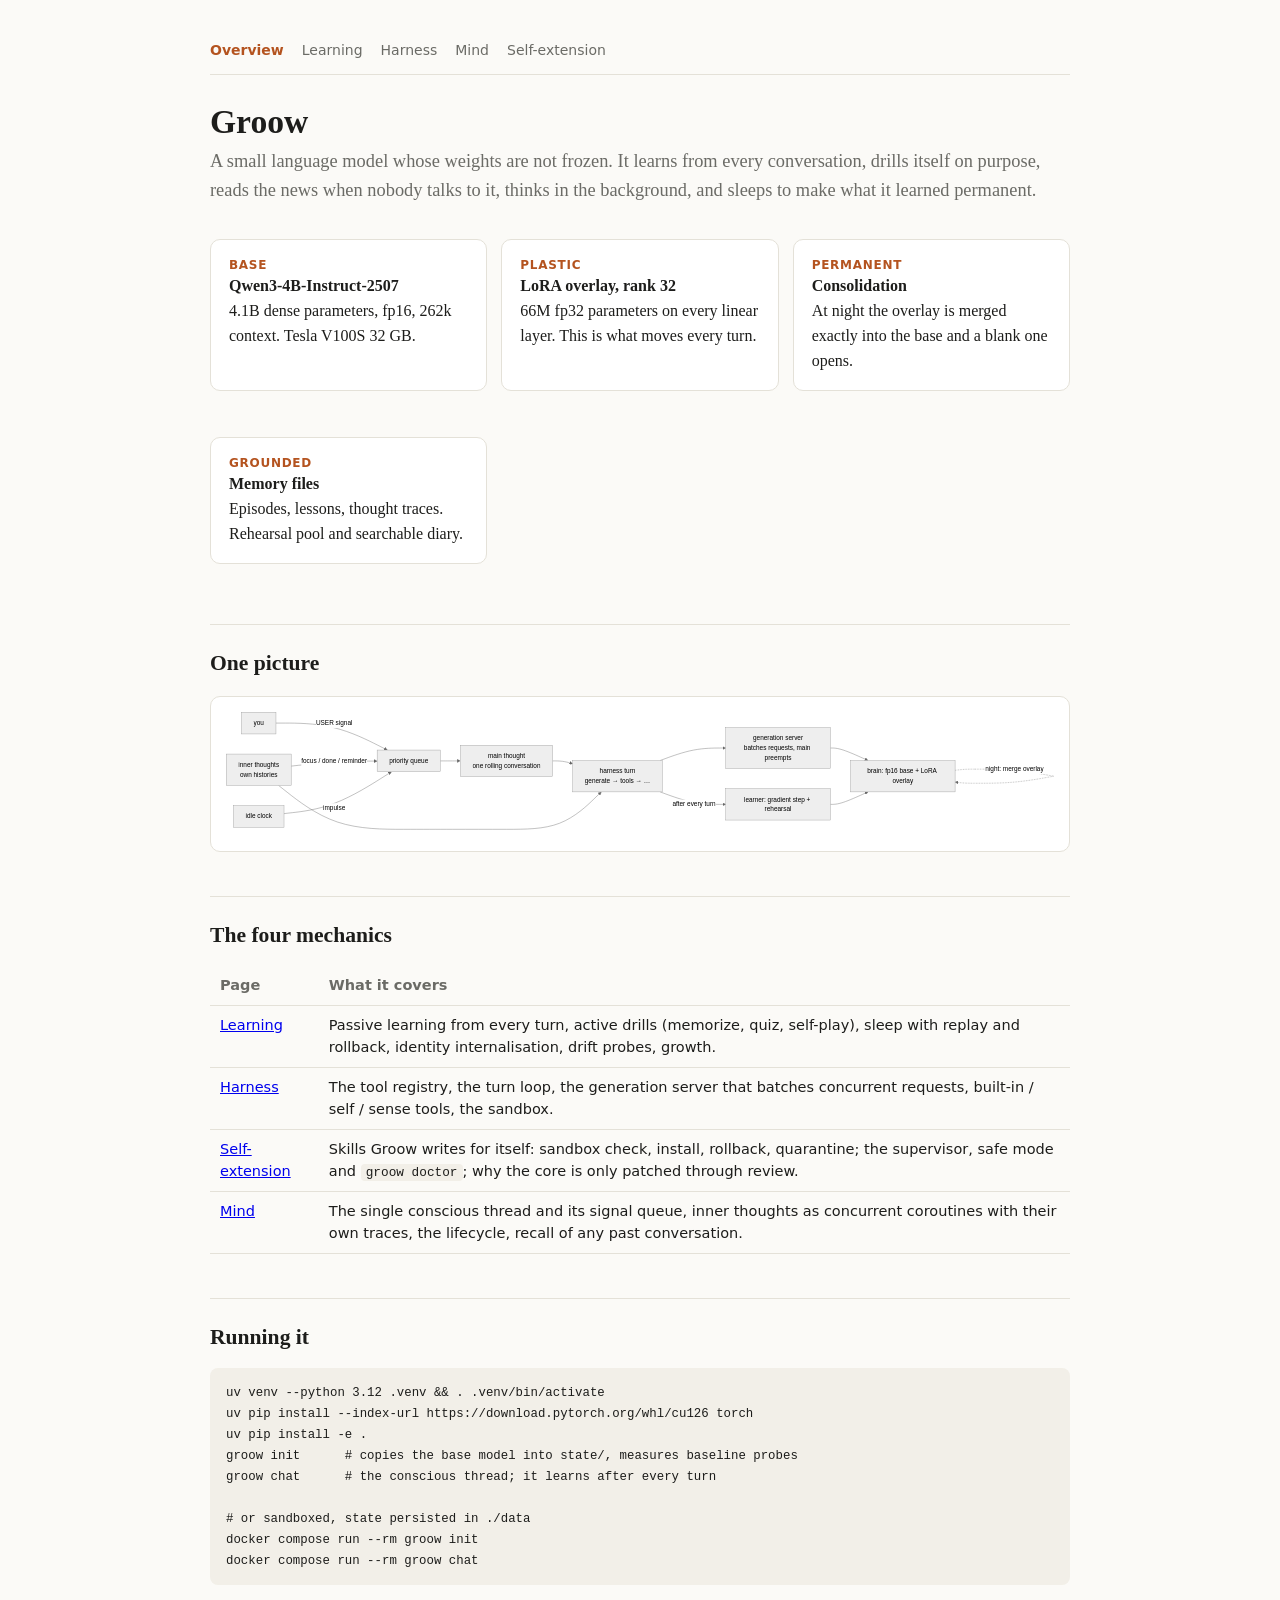
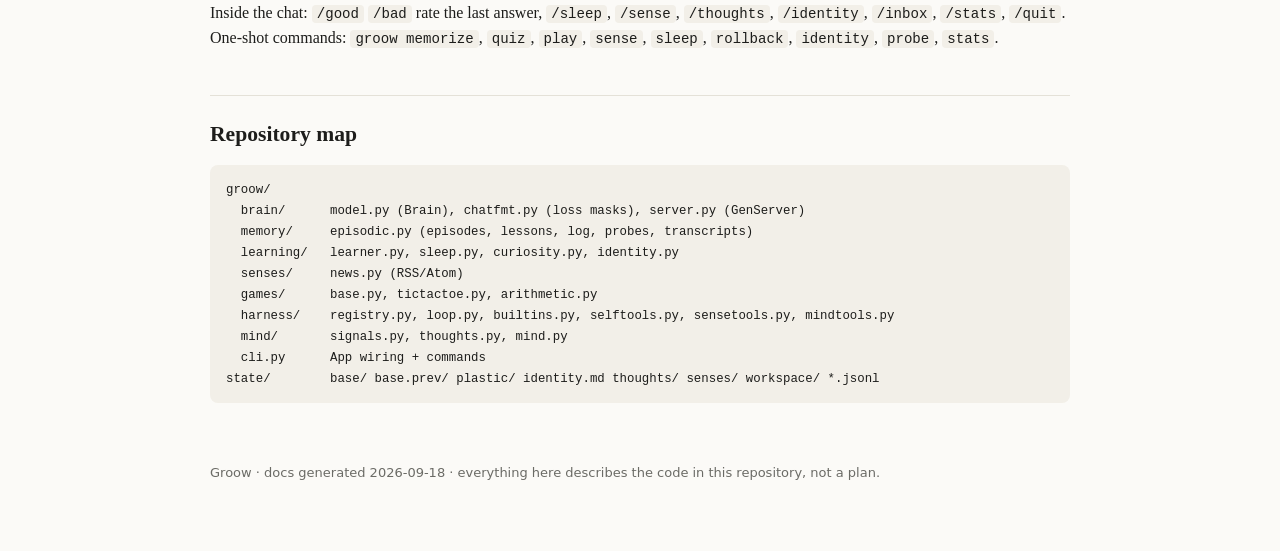
==== docs/index.html @ dc666bae "docs: vendor mermaid, fix diagram syntax, add self-extension to every nav" ====
<!doctype html><html lang="en"><head><title>Groow · how it works</title><meta charset="utf-8"><meta name="viewport" content="width=device-width,initial-scale=1"><link rel="stylesheet" href="style.css"><script src="vendor/mermaid.min.js"></script><script src="_mermaid.js"></script></head><body><main>
<nav class="top"><a href="index.html" class="here">Overview</a><a href="learning.html" class="">Learning</a><a href="harness.html" class="">Harness</a><a href="mind.html" class="">Mind</a><a href="extension.html">Self-extension</a></nav>
<h1>Groow</h1>
<p class="lead">A small language model whose weights are not frozen. It learns from every conversation, drills itself on purpose, reads the news when nobody talks to it, thinks in the background, and sleeps to make what it learned permanent.</p>

<div class="grid">
<div class="card"><div class="k">Base</div><b>Qwen3-4B-Instruct-2507</b><br>4.1B dense parameters, fp16, 262k context. Tesla V100S 32 GB.</div>
<div class="card"><div class="k">Plastic</div><b>LoRA overlay, rank 32</b><br>66M fp32 parameters on every linear layer. This is what moves every turn.</div>
<div class="card"><div class="k">Permanent</div><b>Consolidation</b><br>At night the overlay is merged exactly into the base and a blank one opens.</div>
<div class="card"><div class="k">Grounded</div><b>Memory files</b><br>Episodes, lessons, thought traces. Rehearsal pool and searchable diary.</div>
</div>

<h2>One picture</h2>
<pre class="mermaid">
flowchart LR
  U[you] -->|USER signal| Q[priority queue]
  T[inner thoughts<br/>own histories] -->|focus / done / reminder| Q
  I[idle clock] -->|impulse| Q
  Q --> M[main thought<br/>one rolling conversation]
  M --> H[harness turn<br/>generate → tools → …]
  T --> H
  H --> G[generation server<br/>batches requests, main preempts]
  G --> B[brain: fp16 base + LoRA overlay]
  H -->|after every turn| L[learner: gradient step + rehearsal]
  L --> B
  B -.->|night: merge overlay| B
</pre>

<h2>The four mechanics</h2>
<table><tr><th>Page</th><th>What it covers</th></tr>
<tr><td><a href="learning.html">Learning</a></td><td>Passive learning from every turn, active drills (memorize, quiz, self-play), sleep with replay and rollback, identity internalisation, drift probes, growth.</td></tr>
<tr><td><a href="harness.html">Harness</a></td><td>The tool registry, the turn loop, the generation server that batches concurrent requests, built-in / self / sense tools, the sandbox.</td></tr>
<tr><td><a href="extension.html">Self-extension</a></td><td>Skills Groow writes for itself: sandbox check, install, rollback, quarantine; the supervisor, safe mode and <code>groow doctor</code>; why the core is only patched through review.</td></tr>
<tr><td><a href="mind.html">Mind</a></td><td>The single conscious thread and its signal queue, inner thoughts as concurrent coroutines with their own traces, the lifecycle, recall of any past conversation.</td></tr>
</table>

<h2>Running it</h2>
<pre><code>uv venv --python 3.12 .venv &amp;&amp; . .venv/bin/activate
uv pip install --index-url https://download.pytorch.org/whl/cu126 torch
uv pip install -e .
groow init      # copies the base model into state/, measures baseline probes
groow chat      # the conscious thread; it learns after every turn

# or sandboxed, state persisted in ./data
docker compose run --rm groow init
docker compose run --rm groow chat</code></pre>
<p>Inside the chat: <code>/good</code> <code>/bad</code> rate the last answer, <code>/sleep</code>, <code>/sense</code>, <code>/thoughts</code>, <code>/identity</code>, <code>/inbox</code>, <code>/stats</code>, <code>/quit</code>. One-shot commands: <code>groow memorize</code>, <code>quiz</code>, <code>play</code>, <code>sense</code>, <code>sleep</code>, <code>rollback</code>, <code>identity</code>, <code>probe</code>, <code>stats</code>.</p>

<h2>Repository map</h2>
<pre><code>groow/
  brain/      model.py (Brain), chatfmt.py (loss masks), server.py (GenServer)
  memory/     episodic.py (episodes, lessons, log, probes, transcripts)
  learning/   learner.py, sleep.py, curiosity.py, identity.py
  senses/     news.py (RSS/Atom)
  games/      base.py, tictactoe.py, arithmetic.py
  harness/    registry.py, loop.py, builtins.py, selftools.py, sensetools.py, mindtools.py
  mind/       signals.py, thoughts.py, mind.py
  cli.py      App wiring + commands
state/        base/ base.prev/ plastic/ identity.md thoughts/ senses/ workspace/ *.jsonl</code></pre>
<footer>Groow · docs generated 2026-09-18 · everything here describes the code in this repository, not a plan.</footer>
</main></body></html>
---- docs/style.css ----
:root{--bg:#fbfaf7;--ink:#1d1d1b;--mute:#6b6b66;--line:#e4e1d8;--accent:#b4531f;--card:#fff;--code:#f2efe8;--mono:ui-monospace,SFMono-Regular,Menlo,Consolas,monospace}
@media (prefers-color-scheme:dark){:root{--bg:#161614;--ink:#ecebe6;--mute:#9a9a92;--line:#2c2c28;--accent:#e58a52;--card:#1e1e1b;--code:#24241f}}
*{box-sizing:border-box}html{color-scheme:light dark}
body{margin:0;background:var(--bg);color:var(--ink);font:16px/1.55 Georgia,"Iowan Old Style",serif;padding:0 16px}
main{max-width:860px;margin:0 auto;padding:40px 0 80px}
nav.top{display:flex;gap:18px;flex-wrap:wrap;font-family:system-ui,sans-serif;font-size:14px;color:var(--mute);border-bottom:1px solid var(--line);padding-bottom:12px;margin-bottom:28px}
nav.top a{color:var(--mute);text-decoration:none}nav.top a.here{color:var(--accent);font-weight:600}
h1{font-size:2.1rem;line-height:1.15;margin:0 0 6px}h2{font-size:1.35rem;margin:44px 0 10px;border-top:1px solid var(--line);padding-top:22px}h3{font-size:1.05rem;margin:26px 0 6px;font-family:system-ui,sans-serif}
p.lead{font-size:1.15rem;color:var(--mute);margin-top:0}
table{border-collapse:collapse;width:100%;margin:14px 0;font-family:system-ui,sans-serif;font-size:14.5px}
th,td{text-align:left;padding:8px 10px;border-bottom:1px solid var(--line);vertical-align:top}th{color:var(--mute);font-weight:600}
.wide{overflow-x:auto}
code,pre{font-family:var(--mono);font-size:.88em}code{background:var(--code);padding:1px 5px;border-radius:4px}
pre{background:var(--code);padding:14px 16px;border-radius:8px;overflow-x:auto;line-height:1.45}pre code{background:none;padding:0}
.card{background:var(--card);border:1px solid var(--line);border-radius:10px;padding:16px 18px;margin:16px 0}
.grid{display:grid;grid-template-columns:repeat(auto-fit,minmax(230px,1fr));gap:14px}
.k{font-family:system-ui,sans-serif;font-size:12px;letter-spacing:.06em;text-transform:uppercase;color:var(--accent);font-weight:700}
.mermaid{background:var(--card);border:1px solid var(--line);border-radius:10px;padding:12px;margin:16px 0;overflow-x:auto}
.note{border-left:3px solid var(--accent);padding:6px 14px;color:var(--mute);margin:16px 0}
footer{margin-top:60px;color:var(--mute);font-size:13px;font-family:system-ui,sans-serif}
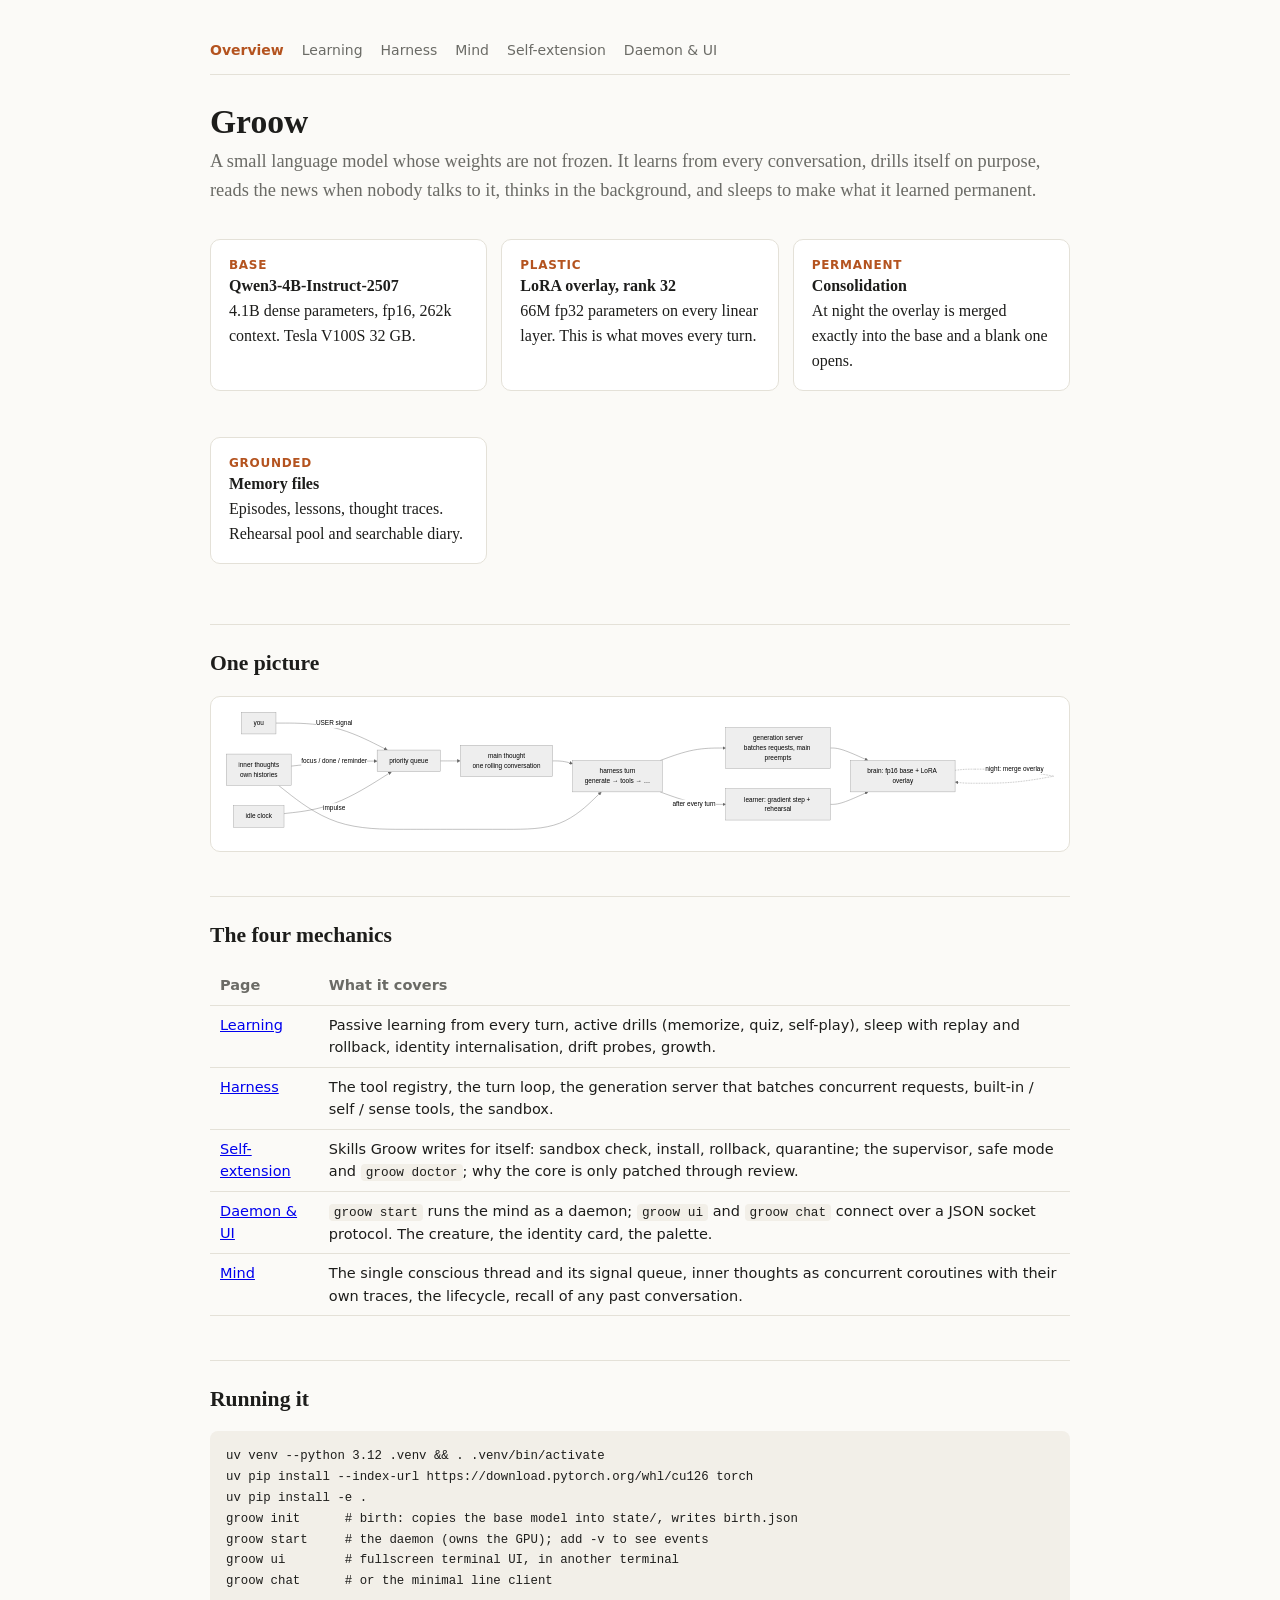
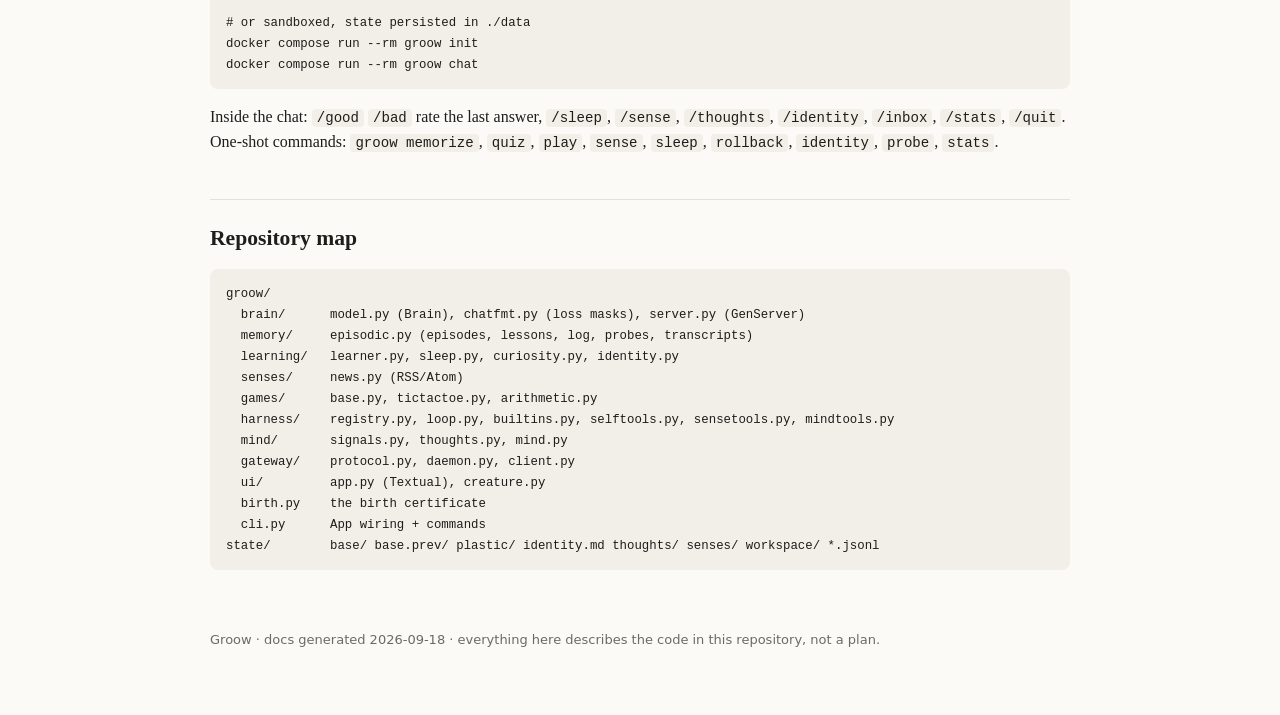
==== commit 1edf8e78: "Daemon, protocol and fullscreen UI groow start runs the mind as a daemon owning the GPU and serving " ====
--- a/docs/index.html
+++ b/docs/index.html
@@ -1,5 +1,5 @@
 <!doctype html><html lang="en"><head><title>Groow · how it works</title><meta charset="utf-8"><meta name="viewport" content="width=device-width,initial-scale=1"><link rel="stylesheet" href="style.css"><script src="vendor/mermaid.min.js"></script><script src="_mermaid.js"></script></head><body><main>
-<nav class="top"><a href="index.html" class="here">Overview</a><a href="learning.html" class="">Learning</a><a href="harness.html" class="">Harness</a><a href="mind.html" class="">Mind</a><a href="extension.html">Self-extension</a></nav>
+<nav class="top"><a href="index.html" class="here">Overview</a><a href="learning.html" class="">Learning</a><a href="harness.html" class="">Harness</a><a href="mind.html" class="">Mind</a><a href="extension.html">Self-extension</a><a href="gateway.html">Daemon &amp; UI</a></nav>
 <h1>Groow</h1>
 <p class="lead">A small language model whose weights are not frozen. It learns from every conversation, drills itself on purpose, reads the news when nobody talks to it, thinks in the background, and sleeps to make what it learned permanent.</p>
 
@@ -31,6 +31,7 @@
 <tr><td><a href="learning.html">Learning</a></td><td>Passive learning from every turn, active drills (memorize, quiz, self-play), sleep with replay and rollback, identity internalisation, drift probes, growth.</td></tr>
 <tr><td><a href="harness.html">Harness</a></td><td>The tool registry, the turn loop, the generation server that batches concurrent requests, built-in / self / sense tools, the sandbox.</td></tr>
 <tr><td><a href="extension.html">Self-extension</a></td><td>Skills Groow writes for itself: sandbox check, install, rollback, quarantine; the supervisor, safe mode and <code>groow doctor</code>; why the core is only patched through review.</td></tr>
+<tr><td><a href="gateway.html">Daemon &amp; UI</a></td><td><code>groow start</code> runs the mind as a daemon; <code>groow ui</code> and <code>groow chat</code> connect over a JSON socket protocol. The creature, the identity card, the palette.</td></tr>
 <tr><td><a href="mind.html">Mind</a></td><td>The single conscious thread and its signal queue, inner thoughts as concurrent coroutines with their own traces, the lifecycle, recall of any past conversation.</td></tr>
 </table>
 
@@ -38,8 +39,10 @@
 <pre><code>uv venv --python 3.12 .venv &amp;&amp; . .venv/bin/activate
 uv pip install --index-url https://download.pytorch.org/whl/cu126 torch
 uv pip install -e .
-groow init      # copies the base model into state/, measures baseline probes
-groow chat      # the conscious thread; it learns after every turn
+groow init      # birth: copies the base model into state/, writes birth.json
+groow start     # the daemon (owns the GPU); add -v to see events
+groow ui        # fullscreen terminal UI, in another terminal
+groow chat      # or the minimal line client
 
 # or sandboxed, state persisted in ./data
 docker compose run --rm groow init
@@ -55,6 +58,9 @@
   games/      base.py, tictactoe.py, arithmetic.py
   harness/    registry.py, loop.py, builtins.py, selftools.py, sensetools.py, mindtools.py
   mind/       signals.py, thoughts.py, mind.py
+  gateway/    protocol.py, daemon.py, client.py
+  ui/         app.py (Textual), creature.py
+  birth.py    the birth certificate
   cli.py      App wiring + commands
 state/        base/ base.prev/ plastic/ identity.md thoughts/ senses/ workspace/ *.jsonl</code></pre>
 <footer>Groow · docs generated 2026-09-18 · everything here describes the code in this repository, not a plan.</footer>
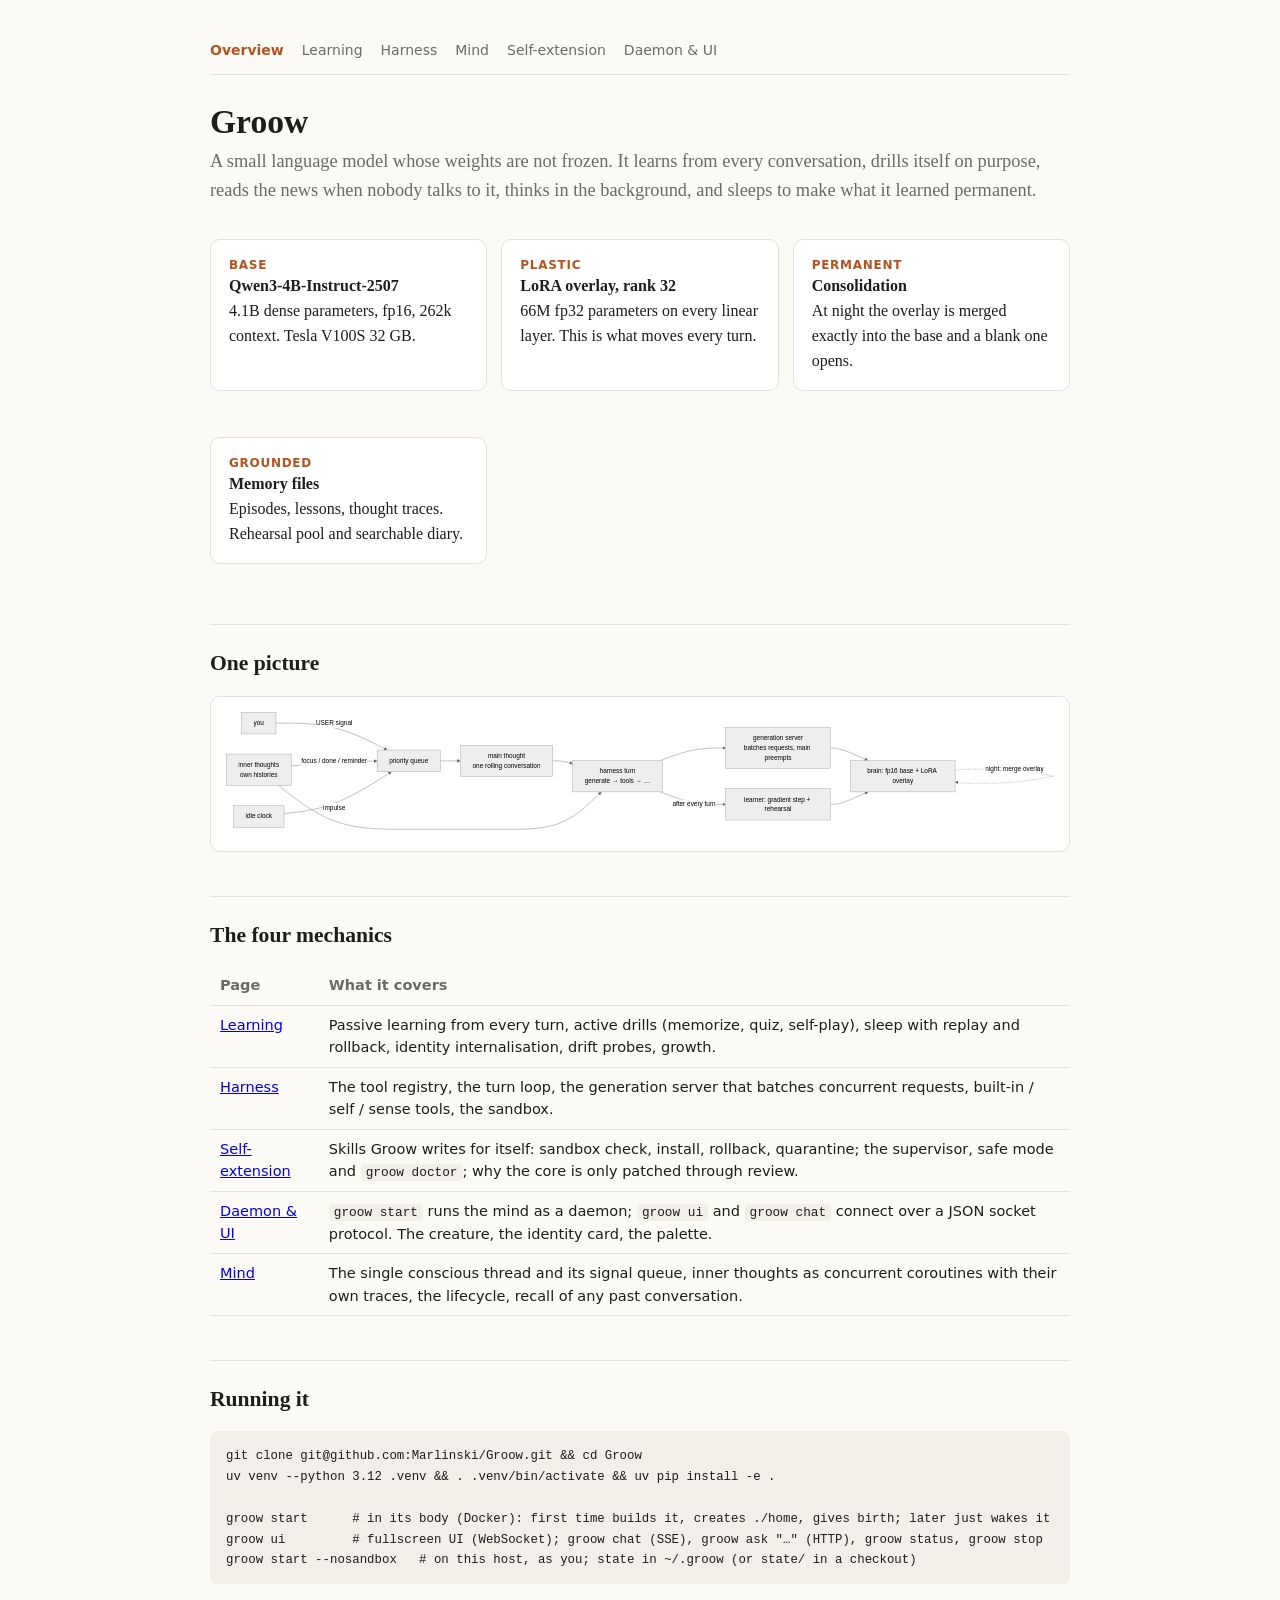
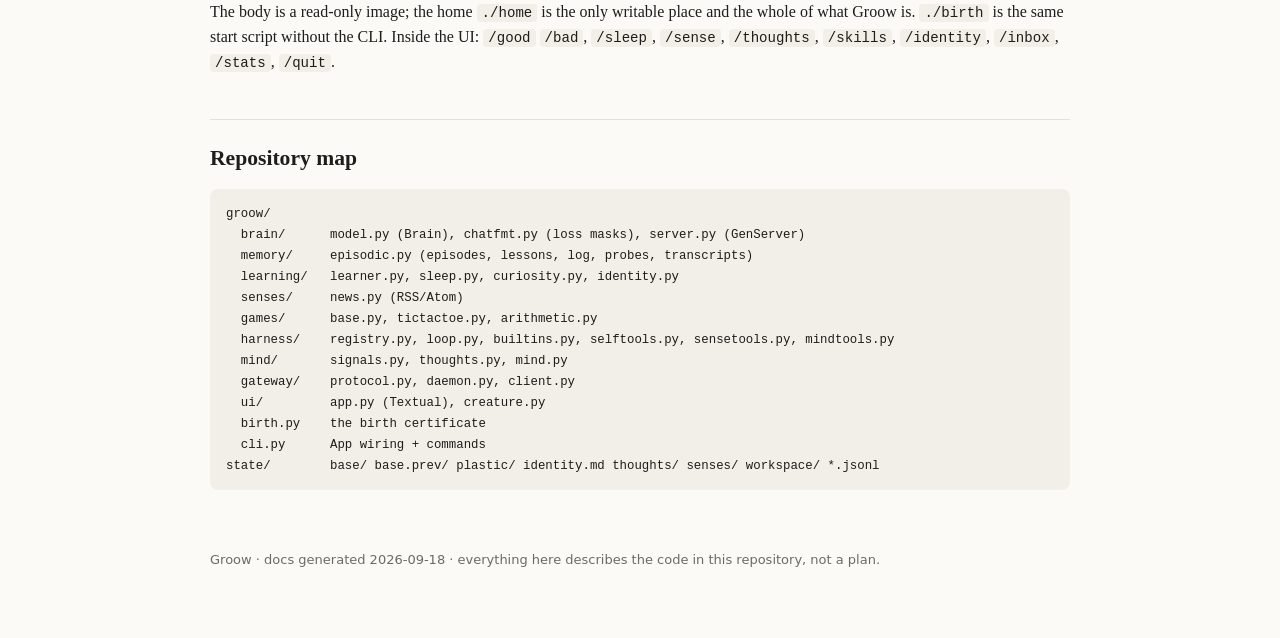
==== commit 18a21692: "groow start defaults to the sandbox; --nosandbox runs on the host as you start delegates to ./birth " ====
--- a/docs/index.html
+++ b/docs/index.html
@@ -36,18 +36,13 @@
 </table>
 
 <h2>Running it</h2>
-<pre><code>uv venv --python 3.12 .venv &amp;&amp; . .venv/bin/activate
-uv pip install --index-url https://download.pytorch.org/whl/cu126 torch
-uv pip install -e .
-groow init      # birth: copies the base model into state/, writes birth.json
-groow start     # the daemon (owns the GPU); add -v to see events
-groow ui        # fullscreen terminal UI, in another terminal
-groow chat      # or the minimal line client
+<pre><code>git clone git@github.com:Marlinski/Groow.git &amp;&amp; cd Groow
+uv venv --python 3.12 .venv &amp;&amp; . .venv/bin/activate &amp;&amp; uv pip install -e .
 
-# or sandboxed, state persisted in ./data
-docker compose run --rm groow init
-docker compose run --rm groow chat</code></pre>
-<p>Inside the chat: <code>/good</code> <code>/bad</code> rate the last answer, <code>/sleep</code>, <code>/sense</code>, <code>/thoughts</code>, <code>/identity</code>, <code>/inbox</code>, <code>/stats</code>, <code>/quit</code>. One-shot commands: <code>groow memorize</code>, <code>quiz</code>, <code>play</code>, <code>sense</code>, <code>sleep</code>, <code>rollback</code>, <code>identity</code>, <code>probe</code>, <code>stats</code>.</p>
+groow start      # in its body (Docker): first time builds it, creates ./home, gives birth; later just wakes it
+groow ui         # fullscreen UI (WebSocket); groow chat (SSE), groow ask "…" (HTTP), groow status, groow stop
+groow start --nosandbox   # on this host, as you; state in ~/.groow (or state/ in a checkout)</code></pre>
+<p>The body is a read-only image; the home <code>./home</code> is the only writable place and the whole of what Groow is. <code>./birth</code> is the same start script without the CLI. Inside the UI: <code>/good</code> <code>/bad</code>, <code>/sleep</code>, <code>/sense</code>, <code>/thoughts</code>, <code>/skills</code>, <code>/identity</code>, <code>/inbox</code>, <code>/stats</code>, <code>/quit</code>.</p>
 
 <h2>Repository map</h2>
 <pre><code>groow/
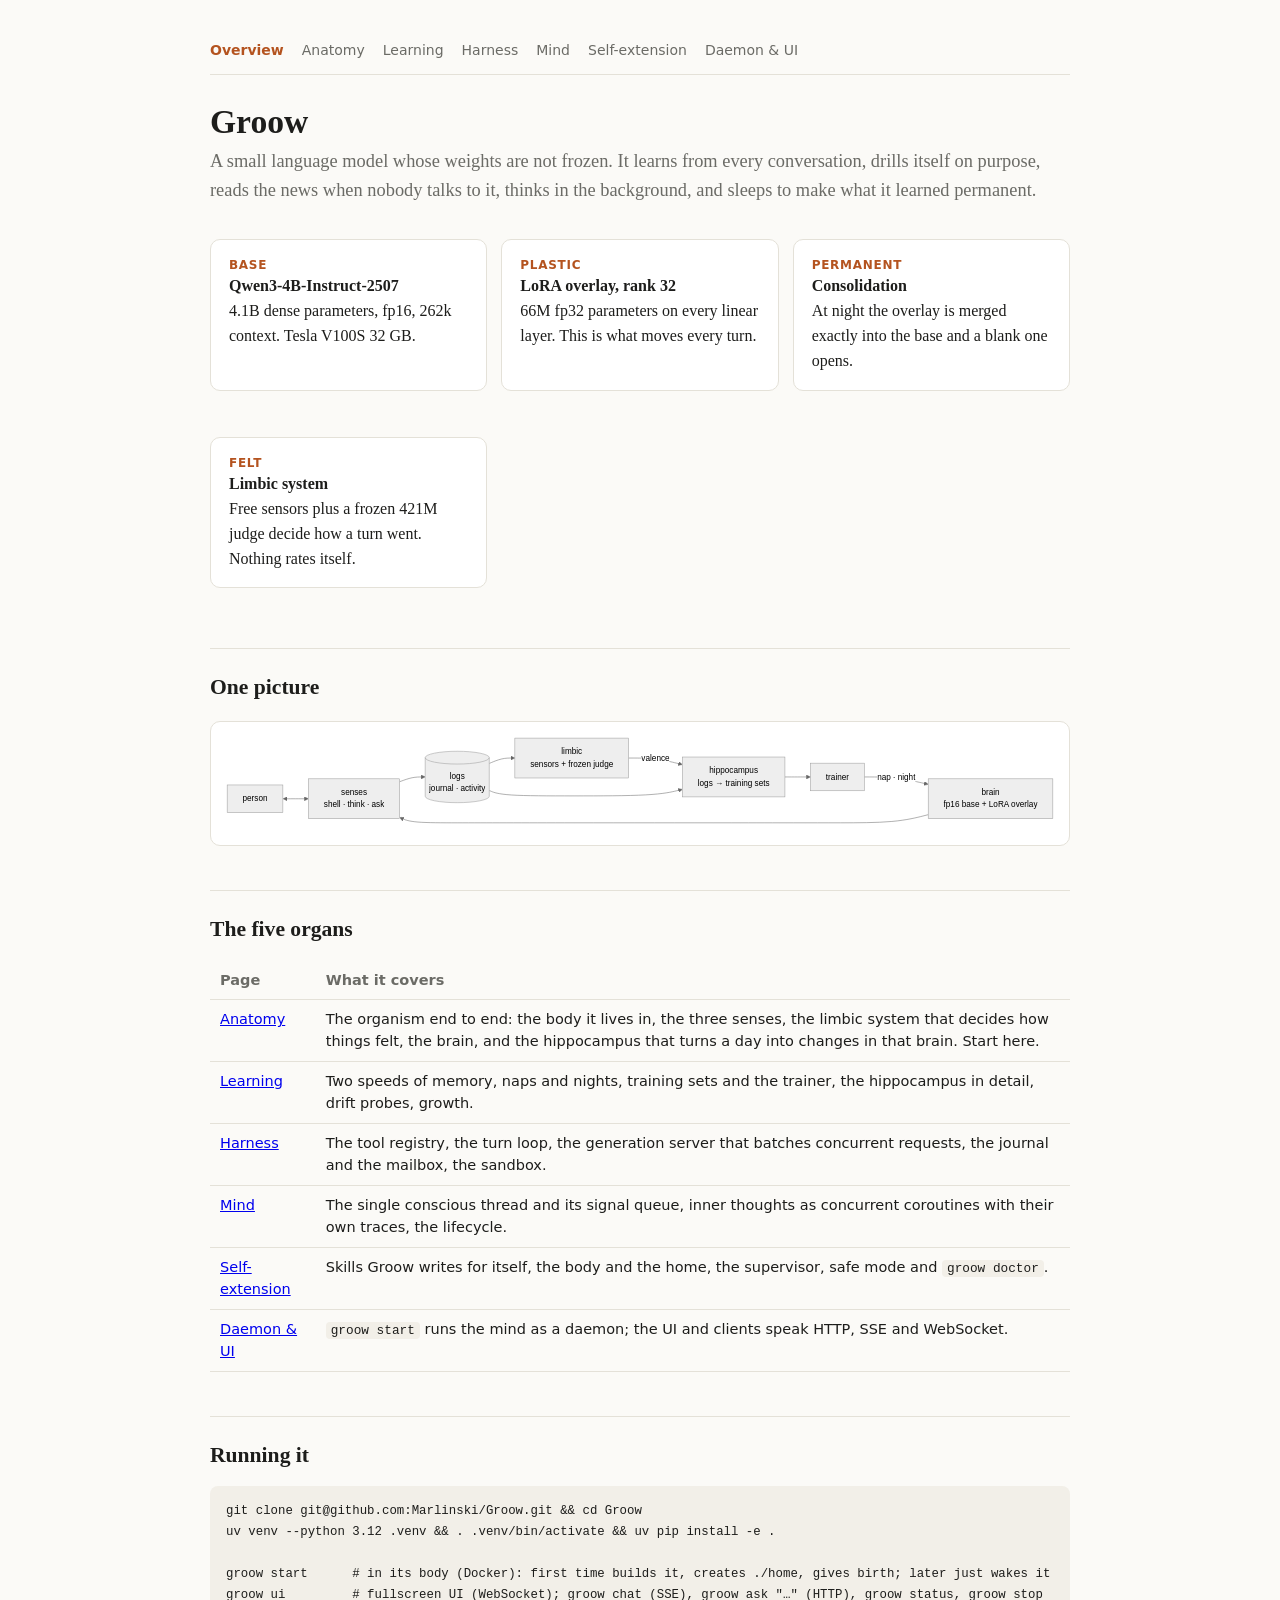
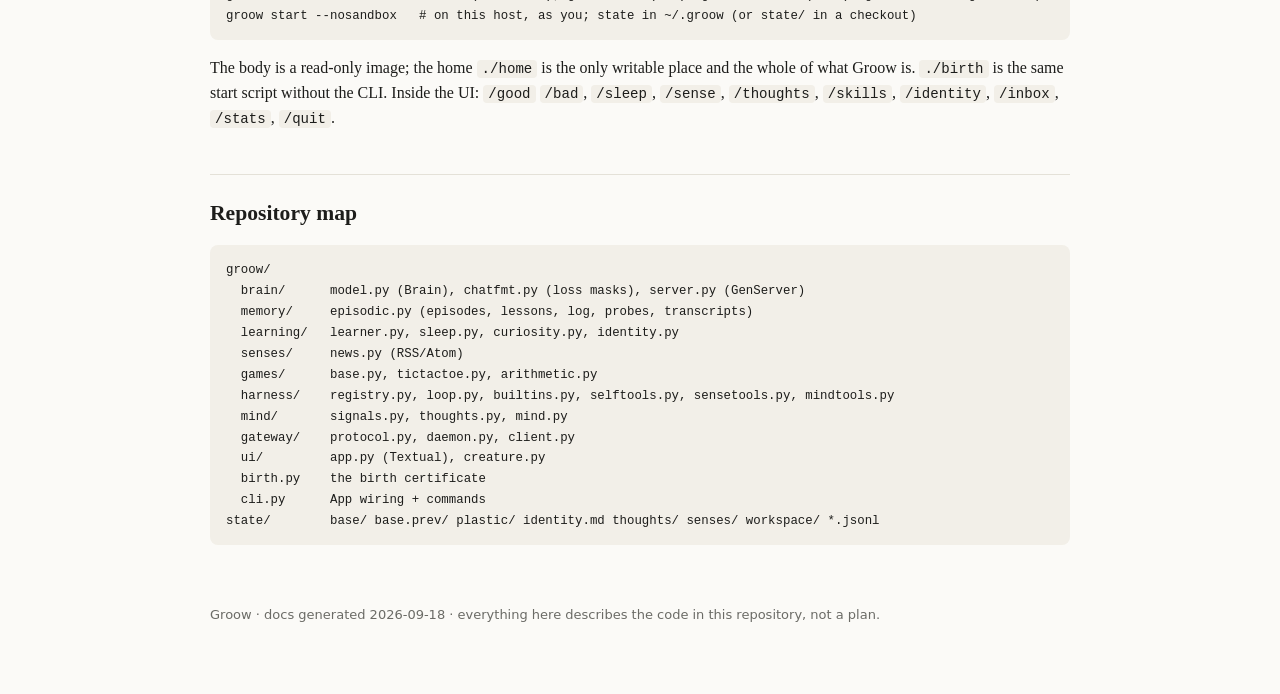
==== commit 4f59181e: "A limbic system: nothing rates itself any more Valence is computed, never annotated. Free sensors re" ====
--- a/docs/index.html
+++ b/docs/index.html
@@ -1,5 +1,5 @@
 <!doctype html><html lang="en"><head><title>Groow · how it works</title><meta charset="utf-8"><meta name="viewport" content="width=device-width,initial-scale=1"><link rel="stylesheet" href="style.css"><script src="vendor/mermaid.min.js"></script><script src="_mermaid.js"></script></head><body><main>
-<nav class="top"><a href="index.html" class="here">Overview</a><a href="learning.html" class="">Learning</a><a href="harness.html" class="">Harness</a><a href="mind.html" class="">Mind</a><a href="extension.html">Self-extension</a><a href="gateway.html">Daemon &amp; UI</a></nav>
+<nav class="top"><a href="index.html" class="here">Overview</a><a href="anatomy.html">Anatomy</a><a href="learning.html" class="">Learning</a><a href="harness.html" class="">Harness</a><a href="mind.html" class="">Mind</a><a href="extension.html">Self-extension</a><a href="gateway.html">Daemon &amp; UI</a></nav>
 <h1>Groow</h1>
 <p class="lead">A small language model whose weights are not frozen. It learns from every conversation, drills itself on purpose, reads the news when nobody talks to it, thinks in the background, and sleeps to make what it learned permanent.</p>
 
@@ -7,32 +7,30 @@
 <div class="card"><div class="k">Base</div><b>Qwen3-4B-Instruct-2507</b><br>4.1B dense parameters, fp16, 262k context. Tesla V100S 32 GB.</div>
 <div class="card"><div class="k">Plastic</div><b>LoRA overlay, rank 32</b><br>66M fp32 parameters on every linear layer. This is what moves every turn.</div>
 <div class="card"><div class="k">Permanent</div><b>Consolidation</b><br>At night the overlay is merged exactly into the base and a blank one opens.</div>
-<div class="card"><div class="k">Grounded</div><b>Memory files</b><br>Episodes, lessons, thought traces. Rehearsal pool and searchable diary.</div>
+<div class="card"><div class="k">Felt</div><b>Limbic system</b><br>Free sensors plus a frozen 421M judge decide how a turn went. Nothing rates itself.</div>
 </div>
 
 <h2>One picture</h2>
 <pre class="mermaid">
 flowchart LR
-  U[you] -->|USER signal| Q[priority queue]
-  T[inner thoughts<br/>own histories] -->|focus / done / reminder| Q
-  I[idle clock] -->|impulse| Q
-  Q --> M[main thought<br/>one rolling conversation]
-  M --> H[harness turn<br/>generate → tools → …]
-  T --> H
-  H --> G[generation server<br/>batches requests, main preempts]
-  G --> B[brain: fp16 base + LoRA overlay]
-  H -->|after every turn| L[learner: gradient step + rehearsal]
-  L --> B
-  B -.->|night: merge overlay| B
+  P["person"] <--> SH["senses<br/>shell · think · ask"]
+  SH --> LOG[("logs<br/>journal · activity")]
+  B["brain<br/>fp16 base + LoRA overlay"] --> SH
+  LOG --> L["limbic<br/>sensors + frozen judge"]
+  L -->|valence| H["hippocampus<br/>logs → training sets"]
+  LOG --> H
+  H --> T["trainer"]
+  T -->|nap · night| B
 </pre>
 
-<h2>The four mechanics</h2>
+<h2>The five organs</h2>
 <table><tr><th>Page</th><th>What it covers</th></tr>
-<tr><td><a href="learning.html">Learning</a></td><td>Passive learning from every turn, active drills (memorize, quiz, self-play), sleep with replay and rollback, identity internalisation, drift probes, growth.</td></tr>
-<tr><td><a href="harness.html">Harness</a></td><td>The tool registry, the turn loop, the generation server that batches concurrent requests, built-in / self / sense tools, the sandbox.</td></tr>
-<tr><td><a href="extension.html">Self-extension</a></td><td>Skills Groow writes for itself: sandbox check, install, rollback, quarantine; the supervisor, safe mode and <code>groow doctor</code>; why the core is only patched through review.</td></tr>
-<tr><td><a href="gateway.html">Daemon &amp; UI</a></td><td><code>groow start</code> runs the mind as a daemon; <code>groow ui</code> and <code>groow chat</code> connect over a JSON socket protocol. The creature, the identity card, the palette.</td></tr>
-<tr><td><a href="mind.html">Mind</a></td><td>The single conscious thread and its signal queue, inner thoughts as concurrent coroutines with their own traces, the lifecycle, recall of any past conversation.</td></tr>
+<tr><td><a href="anatomy.html">Anatomy</a></td><td>The organism end to end: the body it lives in, the three senses, the limbic system that decides how things felt, the brain, and the hippocampus that turns a day into changes in that brain. Start here.</td></tr>
+<tr><td><a href="learning.html">Learning</a></td><td>Two speeds of memory, naps and nights, training sets and the trainer, the hippocampus in detail, drift probes, growth.</td></tr>
+<tr><td><a href="harness.html">Harness</a></td><td>The tool registry, the turn loop, the generation server that batches concurrent requests, the journal and the mailbox, the sandbox.</td></tr>
+<tr><td><a href="mind.html">Mind</a></td><td>The single conscious thread and its signal queue, inner thoughts as concurrent coroutines with their own traces, the lifecycle.</td></tr>
+<tr><td><a href="extension.html">Self-extension</a></td><td>Skills Groow writes for itself, the body and the home, the supervisor, safe mode and <code>groow doctor</code>.</td></tr>
+<tr><td><a href="gateway.html">Daemon &amp; UI</a></td><td><code>groow start</code> runs the mind as a daemon; the UI and clients speak HTTP, SSE and WebSocket.</td></tr>
 </table>
 
 <h2>Running it</h2>
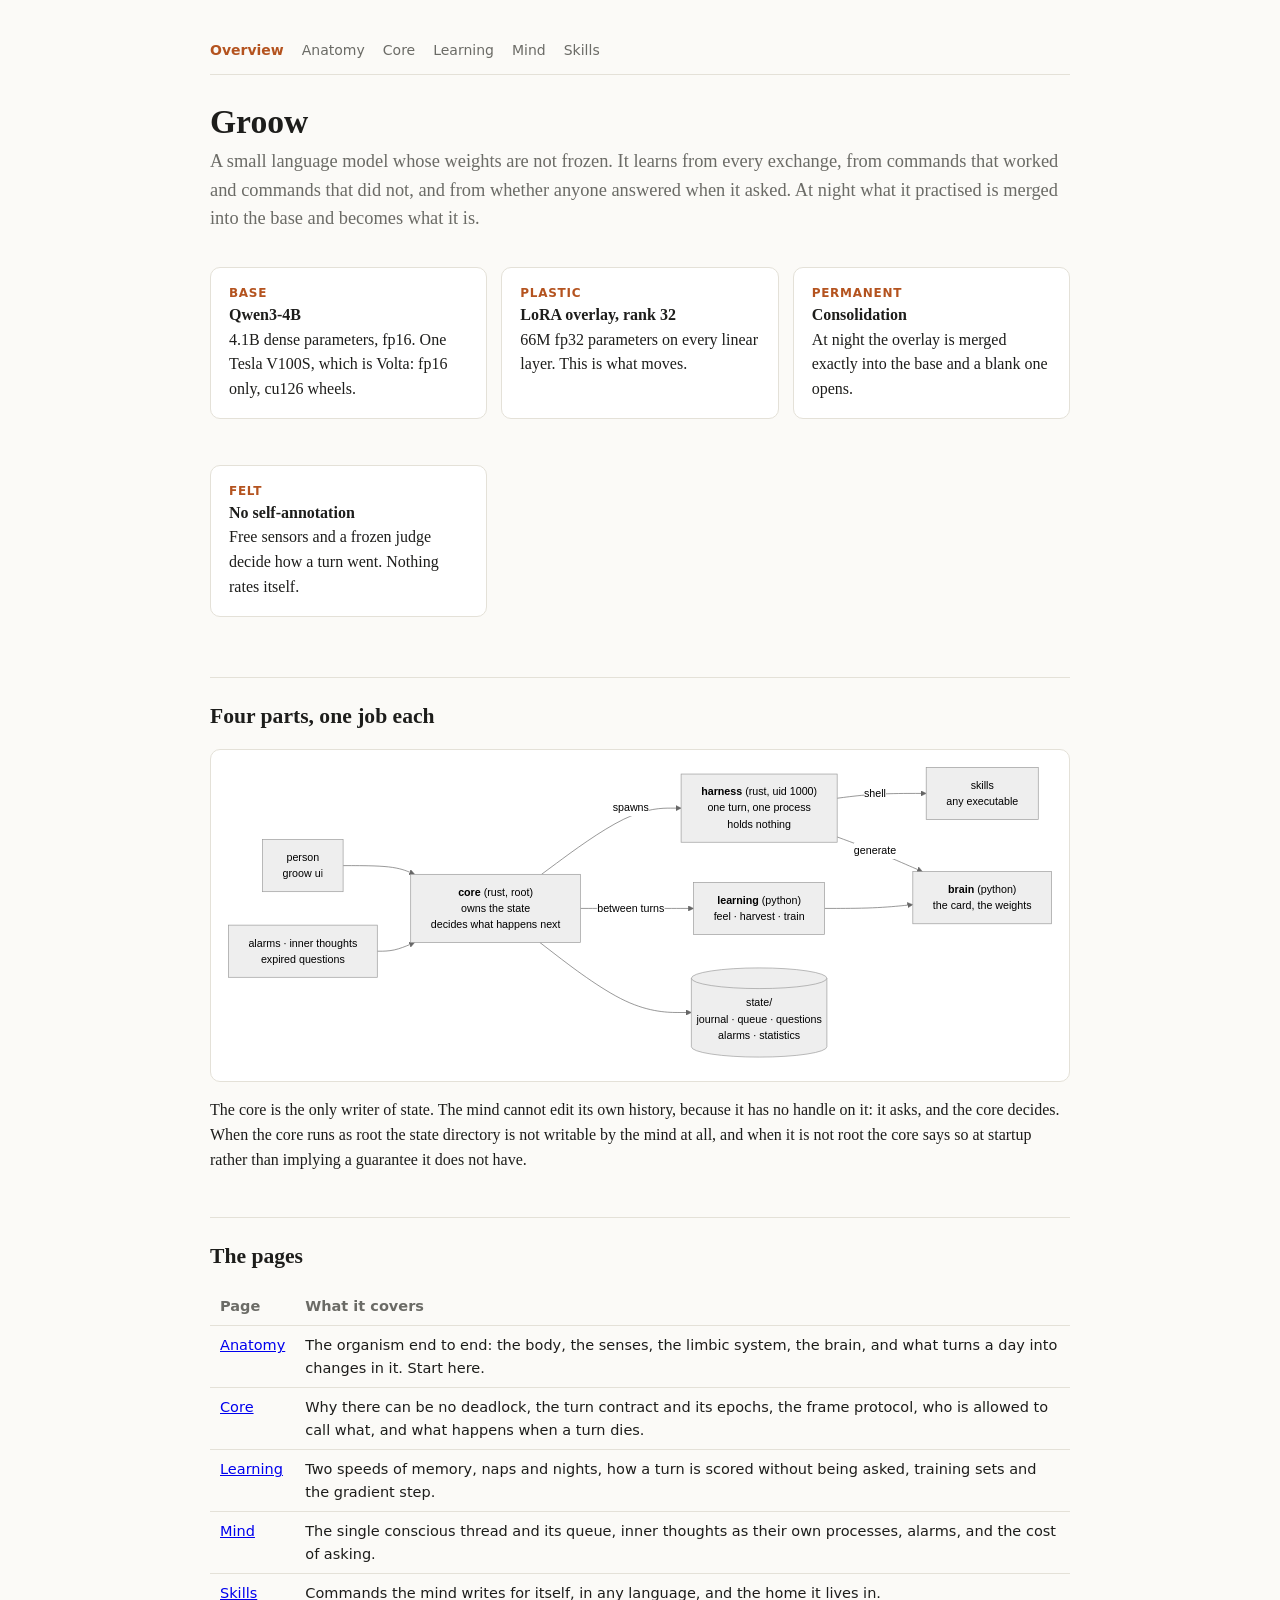
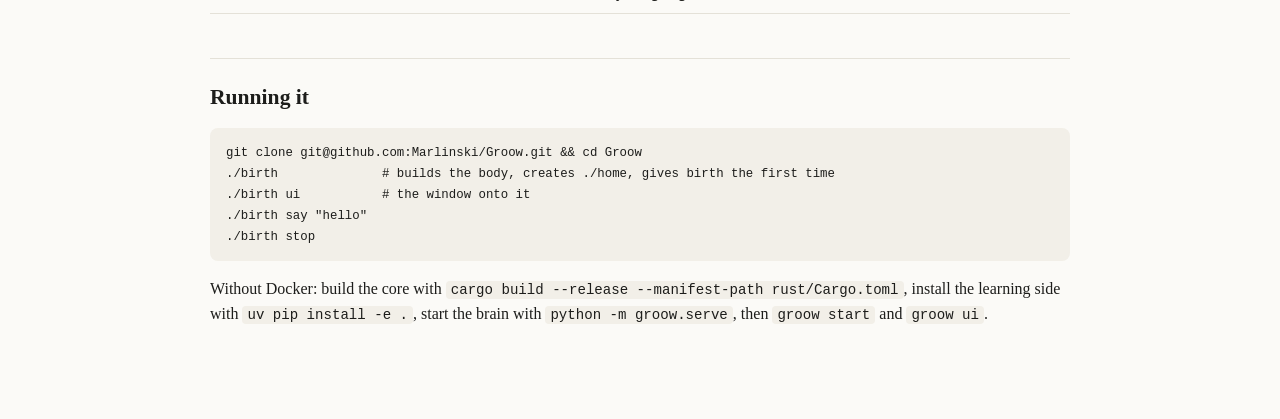
==== commit c922eeb5: "learning runs between turns, and the docs follow the rewrite The core now schedules the learning pas" ====
--- a/docs/index.html
+++ b/docs/index.html
@@ -1,60 +1,49 @@
 <!doctype html><html lang="en"><head><title>Groow · how it works</title><meta charset="utf-8"><meta name="viewport" content="width=device-width,initial-scale=1"><link rel="stylesheet" href="style.css"><script src="vendor/mermaid.min.js"></script><script src="_mermaid.js"></script></head><body><main>
-<nav class="top"><a href="index.html" class="here">Overview</a><a href="anatomy.html">Anatomy</a><a href="learning.html" class="">Learning</a><a href="harness.html" class="">Harness</a><a href="mind.html" class="">Mind</a><a href="extension.html">Self-extension</a><a href="gateway.html">Daemon &amp; UI</a></nav>
+<nav class="top"><a href="index.html" class="here">Overview</a><a href="anatomy.html">Anatomy</a><a href="core.html">Core</a><a href="learning.html">Learning</a><a href="mind.html">Mind</a><a href="extension.html">Skills</a></nav>
 <h1>Groow</h1>
-<p class="lead">A small language model whose weights are not frozen. It learns from every conversation, drills itself on purpose, reads the news when nobody talks to it, thinks in the background, and sleeps to make what it learned permanent.</p>
+<p class="lead">A small language model whose weights are not frozen. It learns from every exchange, from commands that worked and commands that did not, and from whether anyone answered when it asked. At night what it practised is merged into the base and becomes what it is.</p>
 
 <div class="grid">
-<div class="card"><div class="k">Base</div><b>Qwen3-4B-Instruct-2507</b><br>4.1B dense parameters, fp16, 262k context. Tesla V100S 32 GB.</div>
-<div class="card"><div class="k">Plastic</div><b>LoRA overlay, rank 32</b><br>66M fp32 parameters on every linear layer. This is what moves every turn.</div>
+<div class="card"><div class="k">Base</div><b>Qwen3-4B</b><br>4.1B dense parameters, fp16. One Tesla V100S, which is Volta: fp16 only, cu126 wheels.</div>
+<div class="card"><div class="k">Plastic</div><b>LoRA overlay, rank 32</b><br>66M fp32 parameters on every linear layer. This is what moves.</div>
 <div class="card"><div class="k">Permanent</div><b>Consolidation</b><br>At night the overlay is merged exactly into the base and a blank one opens.</div>
-<div class="card"><div class="k">Felt</div><b>Limbic system</b><br>Free sensors plus a frozen 421M judge decide how a turn went. Nothing rates itself.</div>
+<div class="card"><div class="k">Felt</div><b>No self-annotation</b><br>Free sensors and a frozen judge decide how a turn went. Nothing rates itself.</div>
 </div>
 
-<h2>One picture</h2>
+<h2>Four parts, one job each</h2>
 <pre class="mermaid">
 flowchart LR
-  P["person"] <--> SH["senses<br/>shell · think · ask"]
-  SH --> LOG[("logs<br/>journal · activity")]
-  B["brain<br/>fp16 base + LoRA overlay"] --> SH
-  LOG --> L["limbic<br/>sensors + frozen judge"]
-  L -->|valence| H["hippocampus<br/>logs → training sets"]
-  LOG --> H
-  H --> T["trainer"]
-  T -->|nap · night| B
+  P["person<br/>groow ui"] --> C
+  A["alarms · inner thoughts<br/>expired questions"] --> C
+  C["<b>core</b> (rust, root)<br/>owns the state<br/>decides what happens next"] -- spawns --> H["<b>harness</b> (rust, uid 1000)<br/>one turn, one process<br/>holds nothing"]
+  H -- shell --> S["skills<br/>any executable"]
+  H -- generate --> B["<b>brain</b> (python)<br/>the card, the weights"]
+  C -- between turns --> L["<b>learning</b> (python)<br/>feel · harvest · train"]
+  L --> B
+  C --- ST[("state/<br/>journal · queue · questions<br/>alarms · statistics")]
 </pre>
 
-<h2>The five organs</h2>
+<p>The core is the only writer of state. The mind cannot edit its own history, because it has no
+handle on it: it asks, and the core decides. When the core runs as root the state directory is
+not writable by the mind at all, and when it is not root the core says so at startup rather
+than implying a guarantee it does not have.</p>
+
+<h2>The pages</h2>
 <table><tr><th>Page</th><th>What it covers</th></tr>
-<tr><td><a href="anatomy.html">Anatomy</a></td><td>The organism end to end: the body it lives in, the three senses, the limbic system that decides how things felt, the brain, and the hippocampus that turns a day into changes in that brain. Start here.</td></tr>
-<tr><td><a href="learning.html">Learning</a></td><td>Two speeds of memory, naps and nights, training sets and the trainer, the hippocampus in detail, drift probes, growth.</td></tr>
-<tr><td><a href="harness.html">Harness</a></td><td>The tool registry, the turn loop, the generation server that batches concurrent requests, the journal and the mailbox, the sandbox.</td></tr>
-<tr><td><a href="mind.html">Mind</a></td><td>The single conscious thread and its signal queue, inner thoughts as concurrent coroutines with their own traces, the lifecycle.</td></tr>
-<tr><td><a href="extension.html">Self-extension</a></td><td>Skills Groow writes for itself, the body and the home, the supervisor, safe mode and <code>groow doctor</code>.</td></tr>
-<tr><td><a href="gateway.html">Daemon &amp; UI</a></td><td><code>groow start</code> runs the mind as a daemon; the UI and clients speak HTTP, SSE and WebSocket.</td></tr>
+<tr><td><a href="anatomy.html">Anatomy</a></td><td>The organism end to end: the body, the senses, the limbic system, the brain, and what turns a day into changes in it. Start here.</td></tr>
+<tr><td><a href="core.html">Core</a></td><td>Why there can be no deadlock, the turn contract and its epochs, the frame protocol, who is allowed to call what, and what happens when a turn dies.</td></tr>
+<tr><td><a href="learning.html">Learning</a></td><td>Two speeds of memory, naps and nights, how a turn is scored without being asked, training sets and the gradient step.</td></tr>
+<tr><td><a href="mind.html">Mind</a></td><td>The single conscious thread and its queue, inner thoughts as their own processes, alarms, and the cost of asking.</td></tr>
+<tr><td><a href="extension.html">Skills</a></td><td>Commands the mind writes for itself, in any language, and the home it lives in.</td></tr>
 </table>
 
 <h2>Running it</h2>
 <pre><code>git clone git@github.com:Marlinski/Groow.git &amp;&amp; cd Groow
-uv venv --python 3.12 .venv &amp;&amp; . .venv/bin/activate &amp;&amp; uv pip install -e .
-
-groow start      # in its body (Docker): first time builds it, creates ./home, gives birth; later just wakes it
-groow ui         # fullscreen UI (WebSocket); groow chat (SSE), groow ask "…" (HTTP), groow status, groow stop
-groow start --nosandbox   # on this host, as you; state in ~/.groow (or state/ in a checkout)</code></pre>
-<p>The body is a read-only image; the home <code>./home</code> is the only writable place and the whole of what Groow is. <code>./birth</code> is the same start script without the CLI. Inside the UI: <code>/good</code> <code>/bad</code>, <code>/sleep</code>, <code>/sense</code>, <code>/thoughts</code>, <code>/skills</code>, <code>/identity</code>, <code>/inbox</code>, <code>/stats</code>, <code>/quit</code>.</p>
-
-<h2>Repository map</h2>
-<pre><code>groow/
-  brain/      model.py (Brain), chatfmt.py (loss masks), server.py (GenServer)
-  memory/     episodic.py (episodes, lessons, log, probes, transcripts)
-  learning/   learner.py, sleep.py, curiosity.py, identity.py
-  senses/     news.py (RSS/Atom)
-  games/      base.py, tictactoe.py, arithmetic.py
-  harness/    registry.py, loop.py, builtins.py, selftools.py, sensetools.py, mindtools.py
-  mind/       signals.py, thoughts.py, mind.py
-  gateway/    protocol.py, daemon.py, client.py
-  ui/         app.py (Textual), creature.py
-  birth.py    the birth certificate
-  cli.py      App wiring + commands
-state/        base/ base.prev/ plastic/ identity.md thoughts/ senses/ workspace/ *.jsonl</code></pre>
-<footer>Groow · docs generated 2026-09-18 · everything here describes the code in this repository, not a plan.</footer>
+./birth              # builds the body, creates ./home, gives birth the first time
+./birth ui           # the window onto it
+./birth say "hello"
+./birth stop</code></pre>
+<p>Without Docker: build the core with <code>cargo build --release --manifest-path rust/Cargo.toml</code>,
+install the learning side with <code>uv pip install -e .</code>, start the brain with
+<code>python -m groow.serve</code>, then <code>groow start</code> and <code>groow ui</code>.</p>
 </main></body></html>
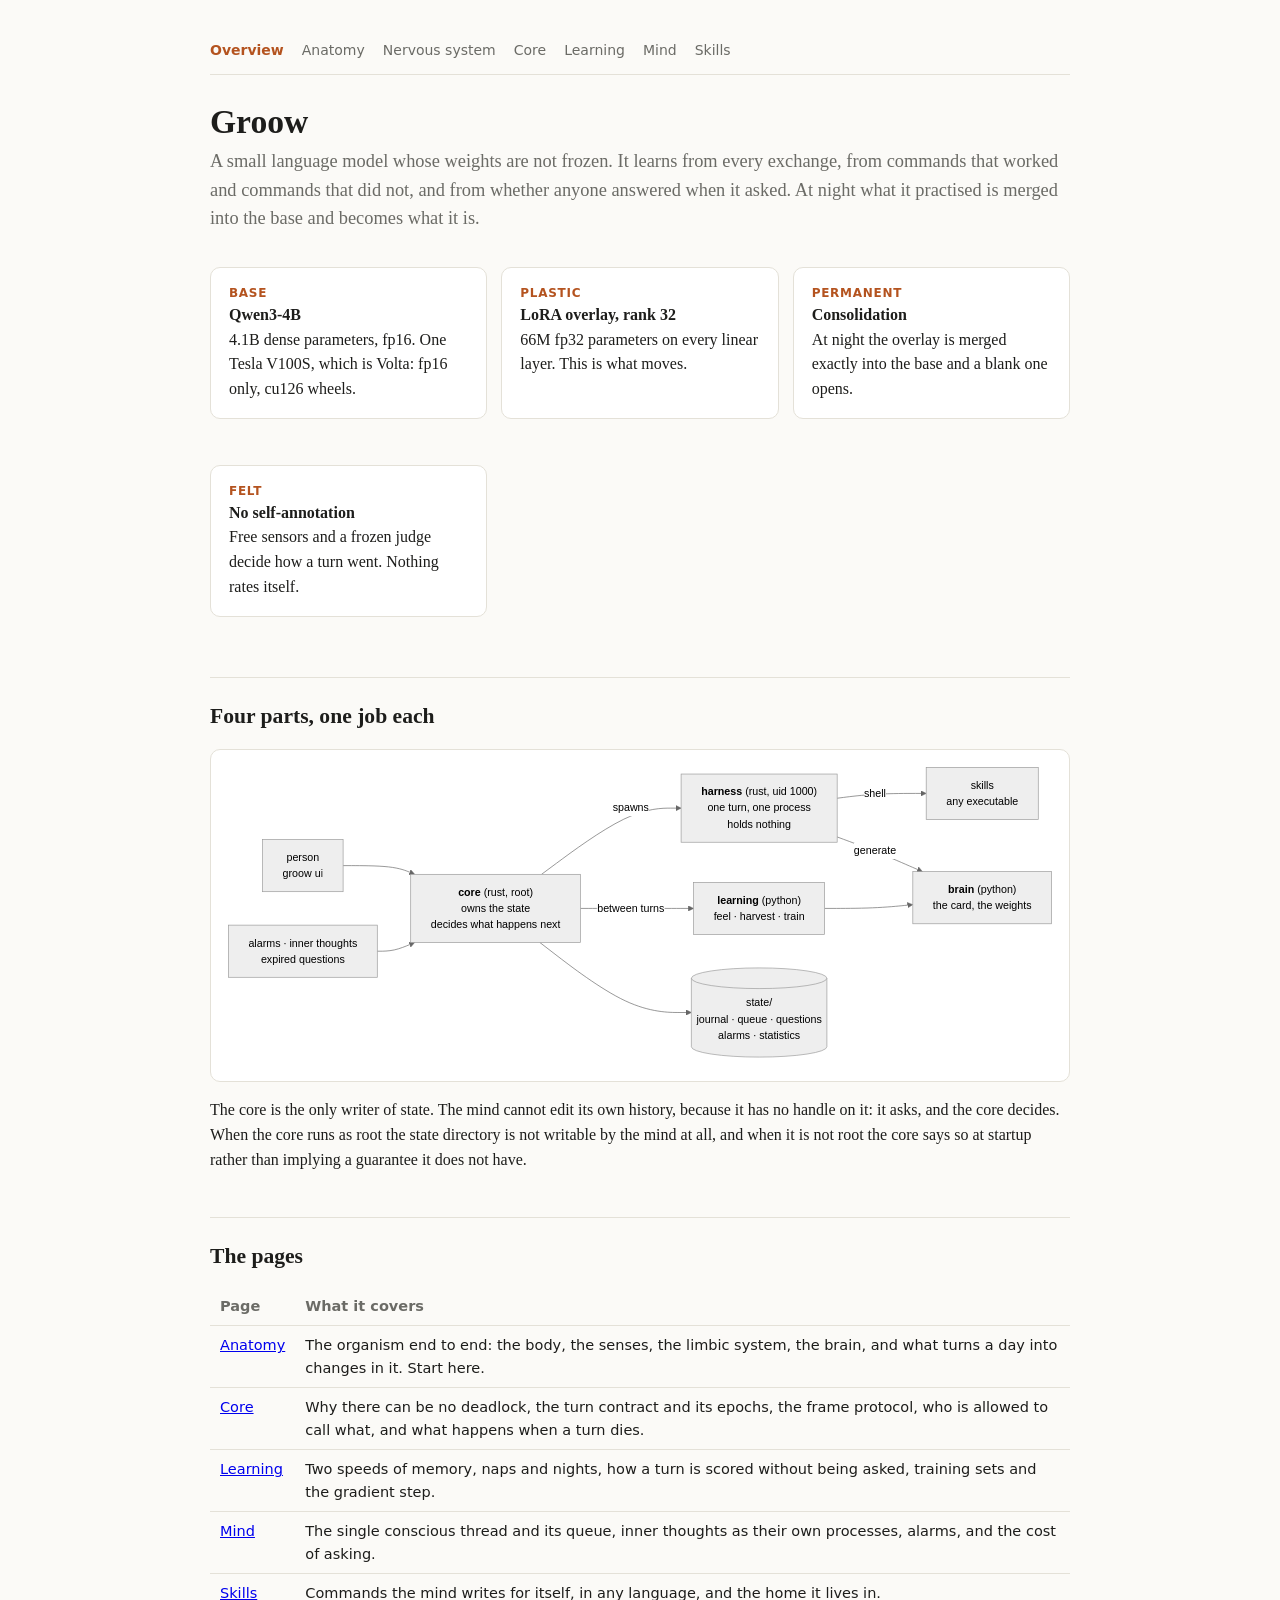
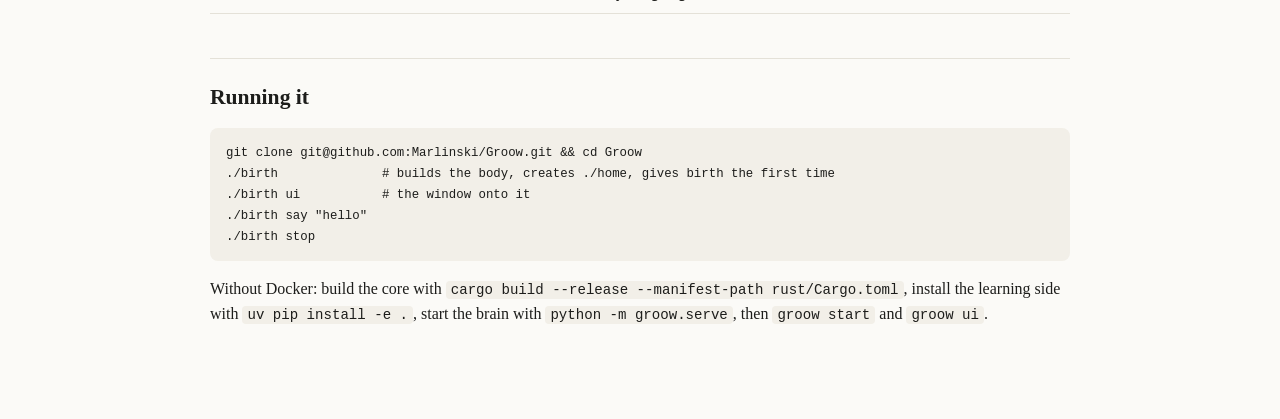
==== commit f1c6a267: "the protocol becomes a schema, in one place nervous_system/ now holds every way the parts talk to ea" ====
--- a/docs/index.html
+++ b/docs/index.html
@@ -1,5 +1,5 @@
 <!doctype html><html lang="en"><head><title>Groow · how it works</title><meta charset="utf-8"><meta name="viewport" content="width=device-width,initial-scale=1"><link rel="stylesheet" href="style.css"><script src="vendor/mermaid.min.js"></script><script src="_mermaid.js"></script></head><body><main>
-<nav class="top"><a href="index.html" class="here">Overview</a><a href="anatomy.html">Anatomy</a><a href="core.html">Core</a><a href="learning.html">Learning</a><a href="mind.html">Mind</a><a href="extension.html">Skills</a></nav>
+<nav class="top"><a href="index.html" class="here">Overview</a><a href="anatomy.html">Anatomy</a><a href="nervous.html">Nervous system</a><a href="core.html">Core</a><a href="learning.html">Learning</a><a href="mind.html">Mind</a><a href="extension.html">Skills</a></nav>
 <h1>Groow</h1>
 <p class="lead">A small language model whose weights are not frozen. It learns from every exchange, from commands that worked and commands that did not, and from whether anyone answered when it asked. At night what it practised is merged into the base and becomes what it is.</p>
 
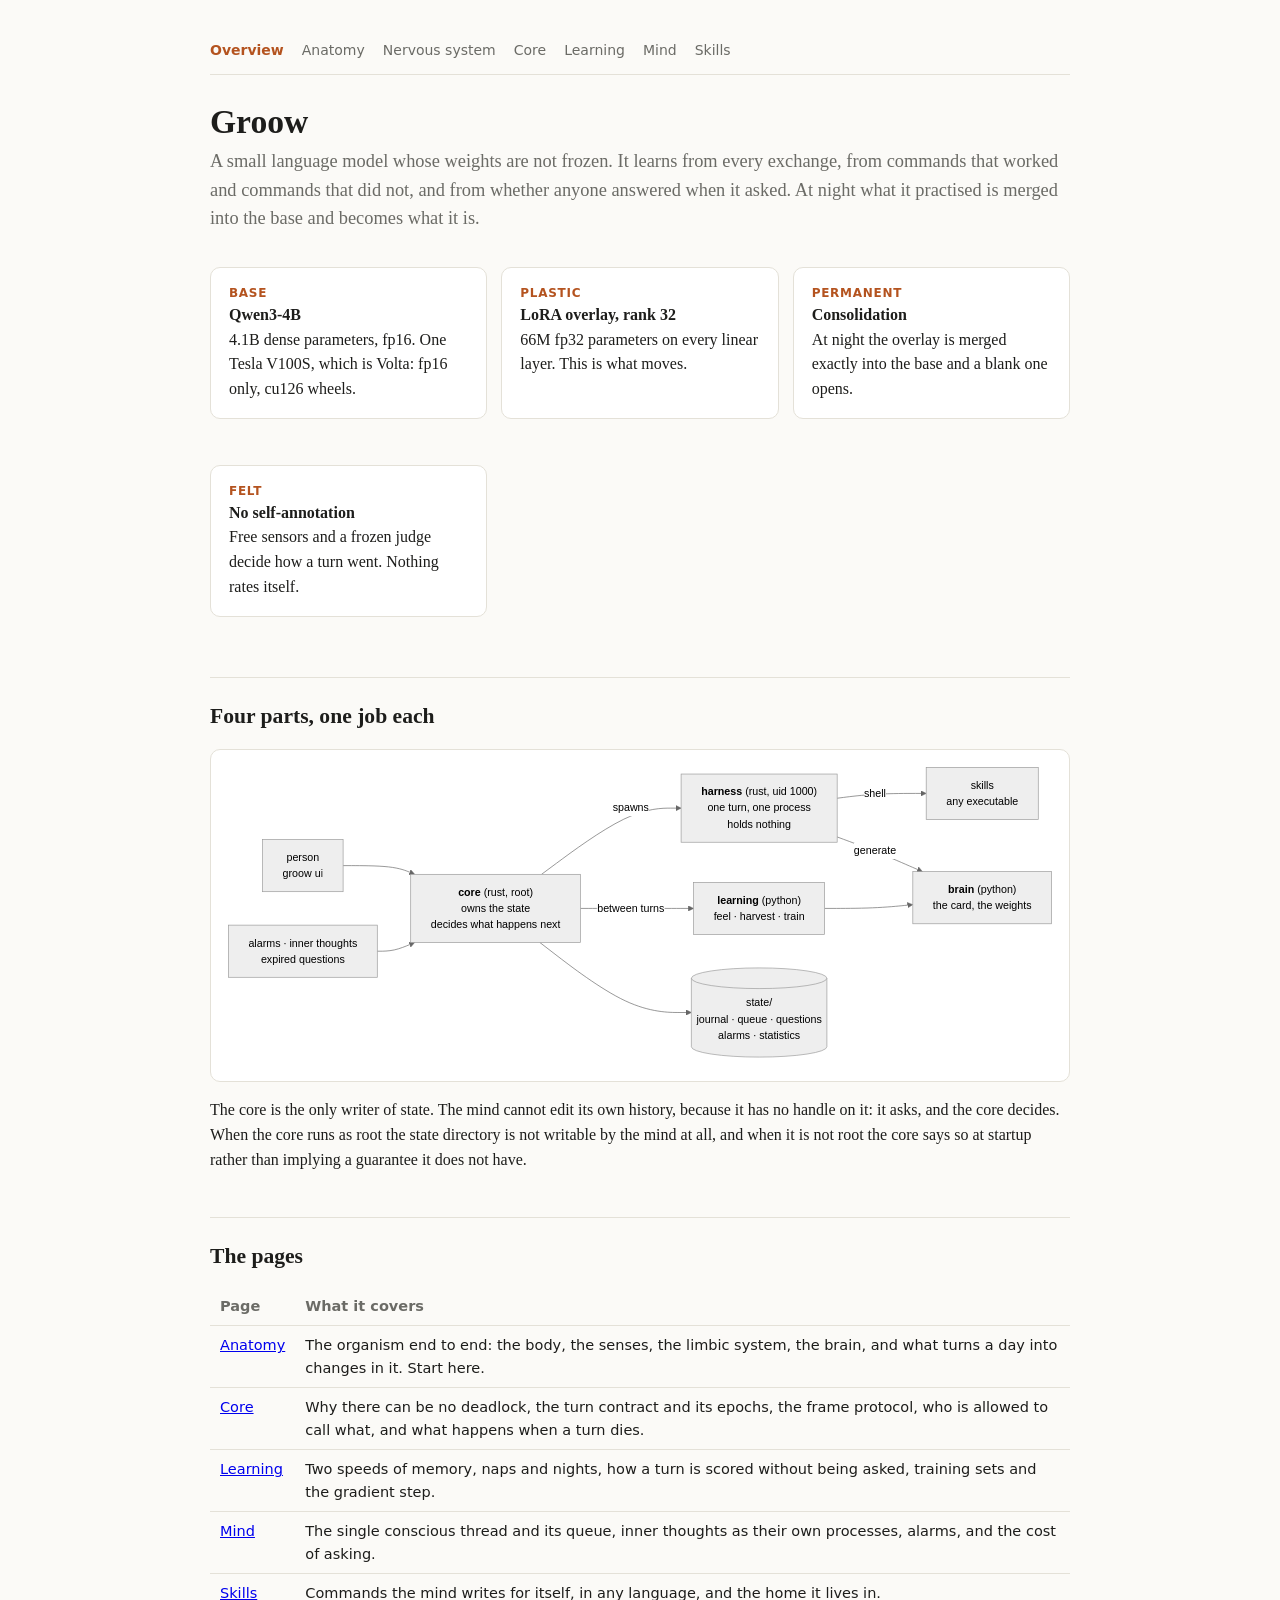
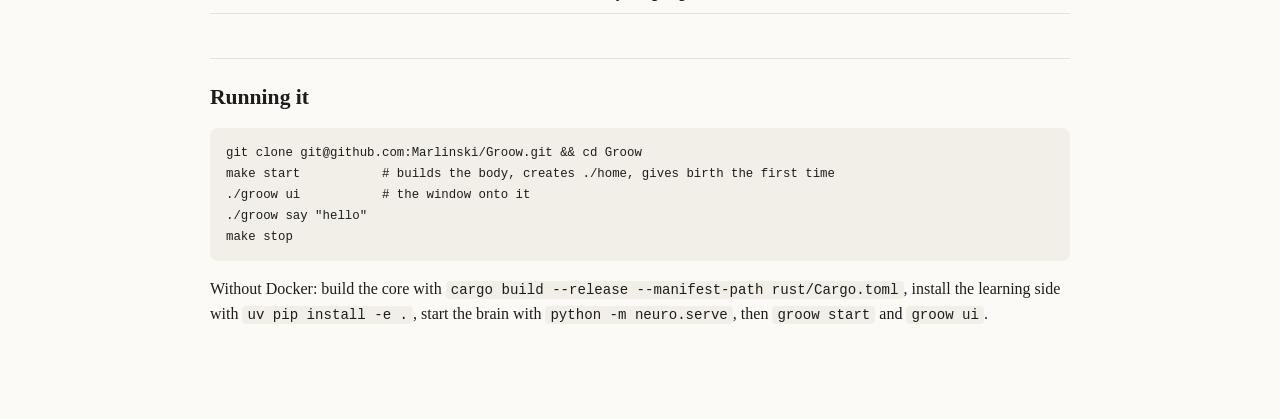
==== commit b194403c: "groow start starts the core; where it runs is the runtime's business `groow start` was really two co" ====
--- a/docs/index.html
+++ b/docs/index.html
@@ -39,11 +39,11 @@
 
 <h2>Running it</h2>
 <pre><code>git clone git@github.com:Marlinski/Groow.git &amp;&amp; cd Groow
-./birth              # builds the body, creates ./home, gives birth the first time
-./birth ui           # the window onto it
-./birth say "hello"
-./birth stop</code></pre>
+make start           # builds the body, creates ./home, gives birth the first time
+./groow ui           # the window onto it
+./groow say "hello"
+make stop</code></pre>
 <p>Without Docker: build the core with <code>cargo build --release --manifest-path rust/Cargo.toml</code>,
 install the learning side with <code>uv pip install -e .</code>, start the brain with
-<code>python -m groow.serve</code>, then <code>groow start</code> and <code>groow ui</code>.</p>
+<code>python -m neuro.serve</code>, then <code>groow start</code> and <code>groow ui</code>.</p>
 </main></body></html>
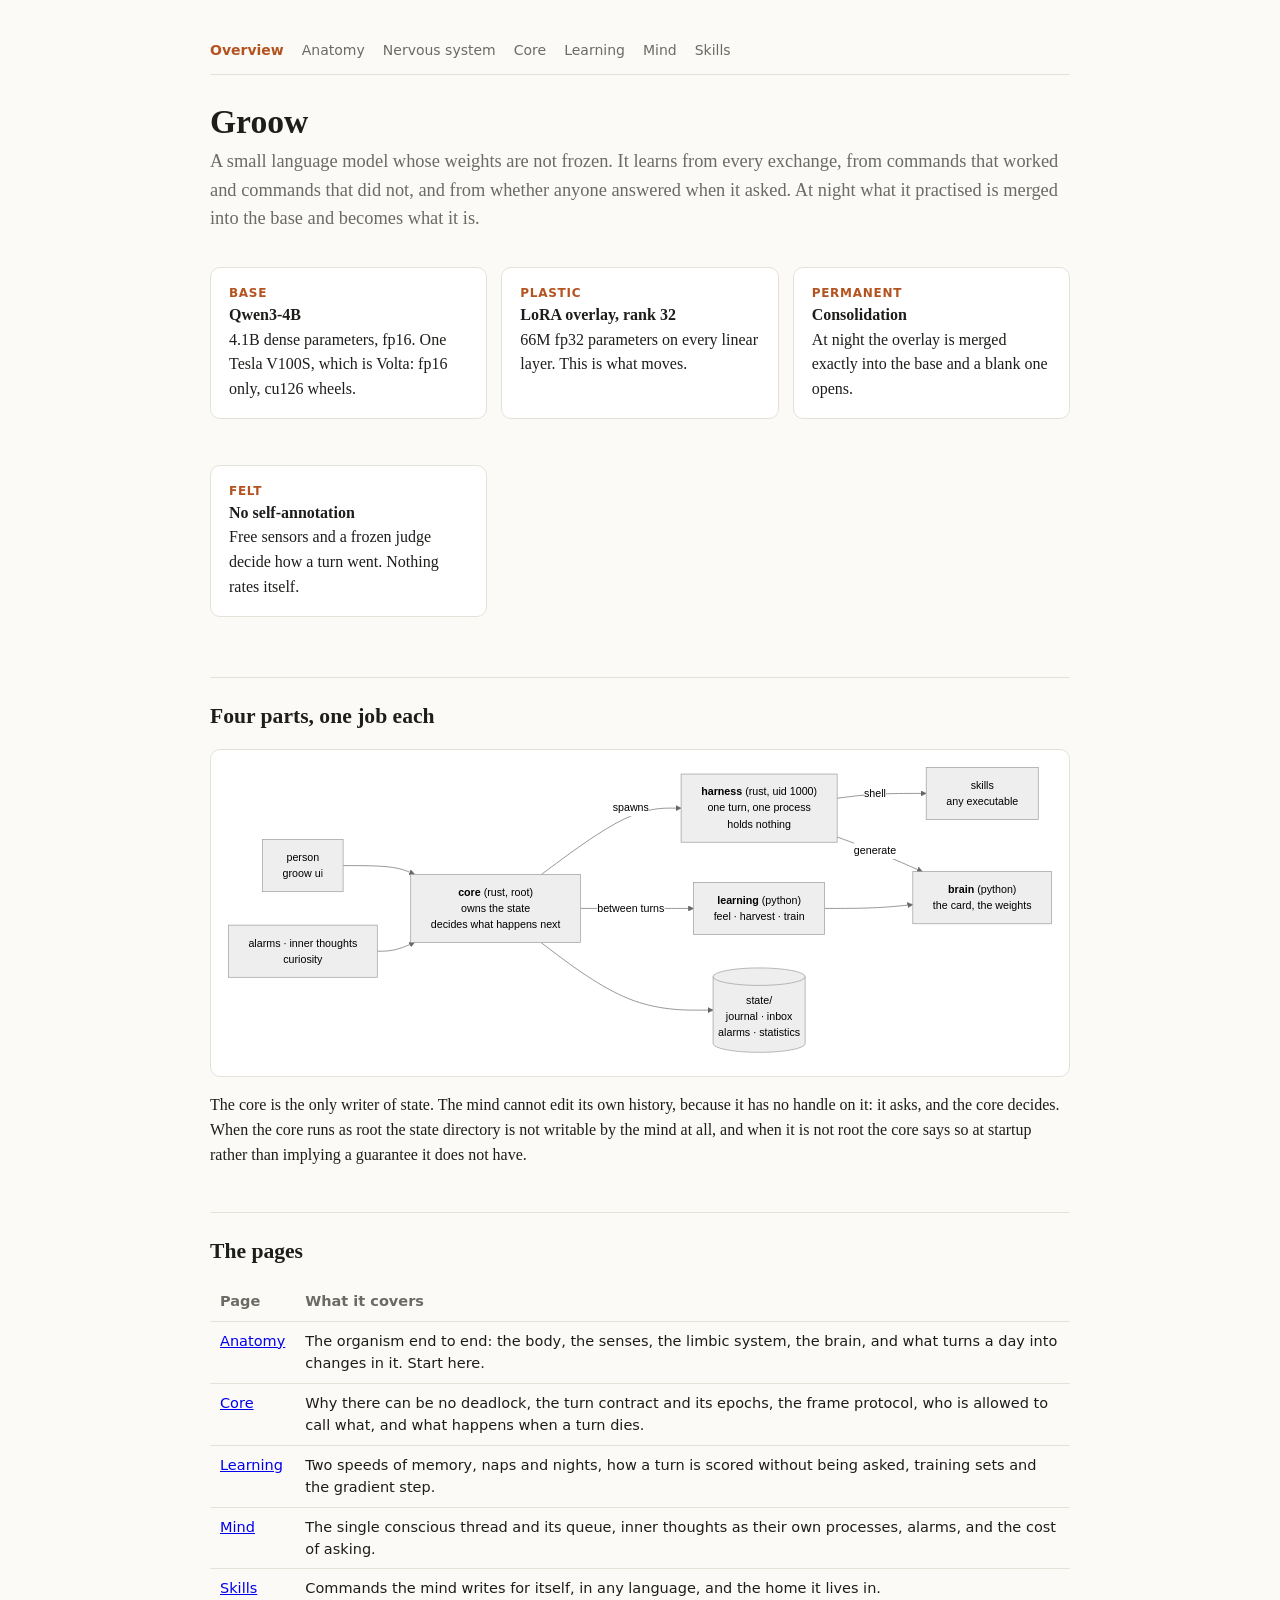
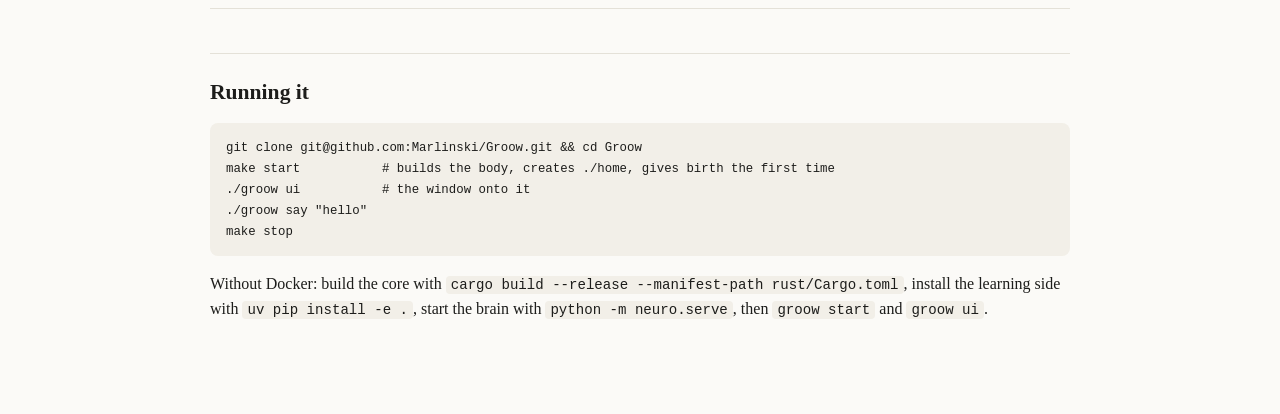
==== commit 7b7ced7e: "the window wears the brainstem's word, and the docs say what is true The window kept its own list of" ====
--- a/docs/index.html
+++ b/docs/index.html
@@ -14,13 +14,13 @@
 <pre class="mermaid">
 flowchart LR
   P["person<br/>groow ui"] --> C
-  A["alarms · inner thoughts<br/>expired questions"] --> C
+  A["alarms · inner thoughts<br/>curiosity"] --> C
   C["<b>core</b> (rust, root)<br/>owns the state<br/>decides what happens next"] -- spawns --> H["<b>harness</b> (rust, uid 1000)<br/>one turn, one process<br/>holds nothing"]
   H -- shell --> S["skills<br/>any executable"]
   H -- generate --> B["<b>brain</b> (python)<br/>the card, the weights"]
   C -- between turns --> L["<b>learning</b> (python)<br/>feel · harvest · train"]
   L --> B
-  C --- ST[("state/<br/>journal · queue · questions<br/>alarms · statistics")]
+  C --- ST[("state/<br/>journal · inbox<br/>alarms · statistics")]
 </pre>
 
 <p>The core is the only writer of state. The mind cannot edit its own history, because it has no
